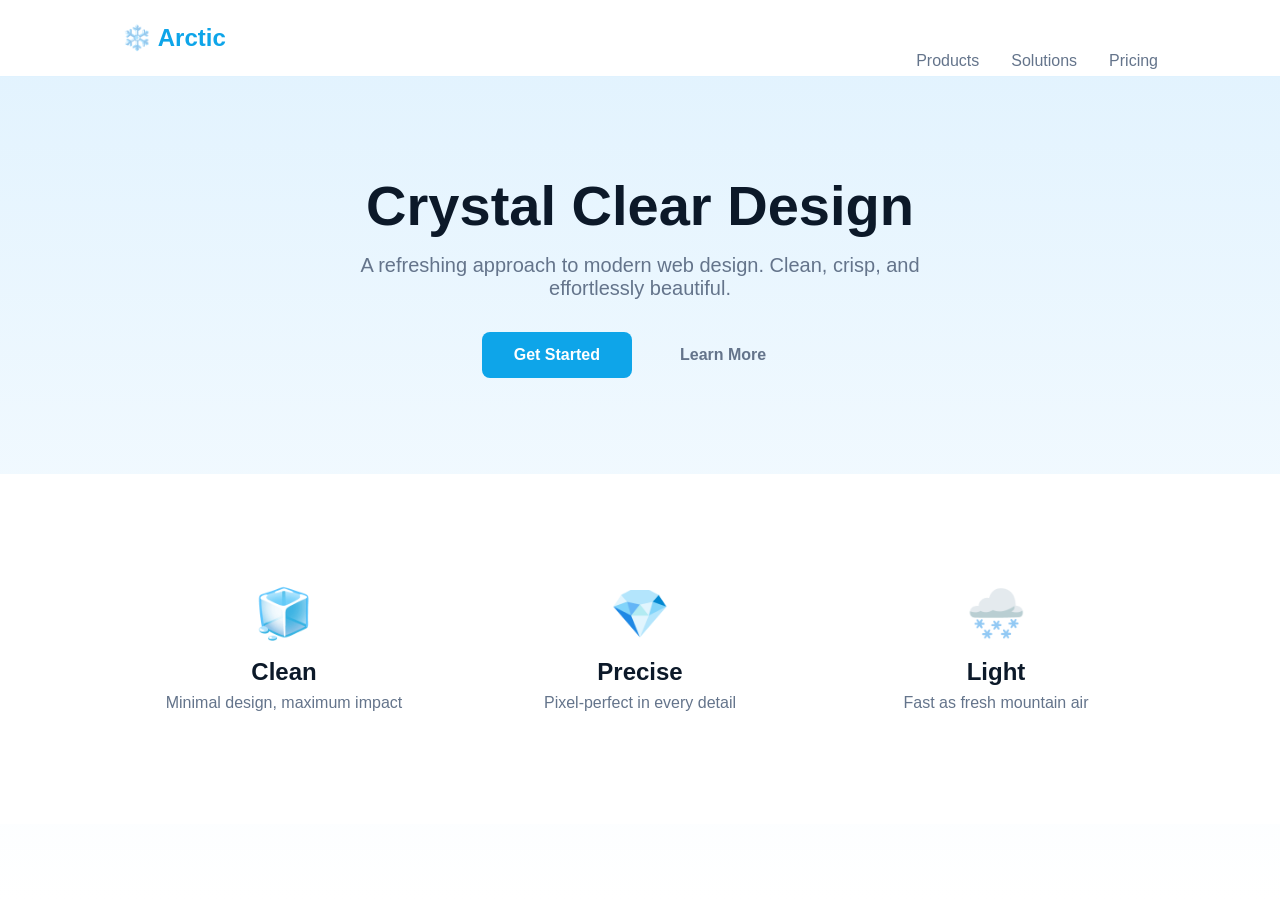
==== arctic/index.html @ 3f06ffe1 "Add 7 beautiful themes: nebula, forest, ember, arctic, slate, sakura, cyber" ====
<!DOCTYPE html>
<html lang="en">
<head>
  <meta charset="UTF-8">
  <meta name="viewport" content="width=device-width, initial-scale=1.0">
  <title>Arctic — Cool & Crisp</title>
  <link rel="stylesheet" href="css/styles.css">
</head>
<body>
  <nav class="nav">
    <div class="container">
      <div class="logo">❄️ Arctic</div>
      <div class="nav-links">
        <a href="#">Products</a>
        <a href="#">Solutions</a>
        <a href="#">Pricing</a>
      </div>
    </div>
  </nav>

  <main>
    <section class="hero">
      <div class="container">
        <h1>Crystal Clear Design</h1>
        <p>A refreshing approach to modern web design. Clean, crisp, and effortlessly beautiful.</p>
        <div class="hero-btns">
          <button class="btn btn-primary">Get Started</button>
          <button class="btn btn-ghost">Learn More</button>
        </div>
      </div>
    </section>

    <section class="features">
      <div class="container">
        <div class="feature-grid">
          <div class="feature">
            <div class="feature-icon">🧊</div>
            <h3>Clean</h3>
            <p>Minimal design, maximum impact</p>
          </div>
          <div class="feature">
            <div class="feature-icon">💎</div>
            <h3>Precise</h3>
            <p>Pixel-perfect in every detail</p>
          </div>
          <div class="feature">
            <div class="feature-icon">🌨️</div>
            <h3>Light</h3>
            <p>Fast as fresh mountain air</p>
          </div>
        </div>
      </div>
    </section>
  </main>
</body>
</html>
---- arctic/css/styles.css ----
/* Arctic — Cool Blues & Whites */

:root {
  --arctic-dark: #0c1929;
  --arctic-base: #153558;
  --arctic-light: #1e4a7a;
  --ice: #e0f2fe;
  --blue: #0ea5e9;
  --cyan: #06b6d4;
  --white: #ffffff;
  --text: #0c1929;
  --text-light: #64748b;
}

* { margin: 0; padding: 0; box-sizing: border-box; }

body {
  font-family: -apple-system, BlinkMacSystemFont, 'Segoe UI', Roboto, sans-serif;
  background: linear-gradient(180deg, var(--ice), var(--white));
  color: var(--text);
  min-height: 100vh;
}

.container { max-width: 1100px; margin: 0 auto; padding: 0 2rem; }

.nav {
  padding: 1.5rem 0;
  background: var(--white);
  border-bottom: 1px solid var(--ice);
}

.logo {
  font-size: 1.5rem;
  font-weight: 700;
  color: var(--blue);
}

.nav-links {
  display: flex;
  gap: 2rem;
  float: right;
}

.nav-links a {
  color: var(--text-light);
  text-decoration: none;
  font-weight: 500;
}

.nav-links a:hover { color: var(--blue); }

.hero {
  padding: 6rem 0;
  text-align: center;
}

.hero h1 {
  font-size: 3.5rem;
  font-weight: 800;
  color: var(--arctic-dark);
  margin-bottom: 1rem;
}

.hero p {
  font-size: 1.25rem;
  color: var(--text-light);
  max-width: 600px;
  margin: 0 auto 2rem;
}

.hero-btns {
  display: flex;
  gap: 1rem;
  justify-content: center;
}

.btn {
  padding: 0.875rem 2rem;
  border-radius: 8px;
  font-weight: 600;
  cursor: pointer;
  transition: all 0.2s;
  border: none;
  font-size: 1rem;
}

.btn-primary {
  background: var(--blue);
  color: white;
}

.btn-primary:hover {
  background: var(--arctic-base);
  transform: translateY(-2px);
}

.btn-ghost {
  background: transparent;
  color: var(--text-light);
}

.btn-ghost:hover {
  color: var(--text);
}

.features {
  padding: 5rem 0;
  background: var(--white);
}

.feature-grid {
  display: grid;
  grid-template-columns: repeat(auto-fit, minmax(280px, 1fr));
  gap: 2rem;
}

.feature {
  text-align: center;
  padding: 2rem;
}

.feature-icon {
  font-size: 3rem;
  margin-bottom: 1rem;
}

.feature h3 {
  font-size: 1.5rem;
  margin-bottom: 0.5rem;
}

.feature p {
  color: var(--text-light);
}
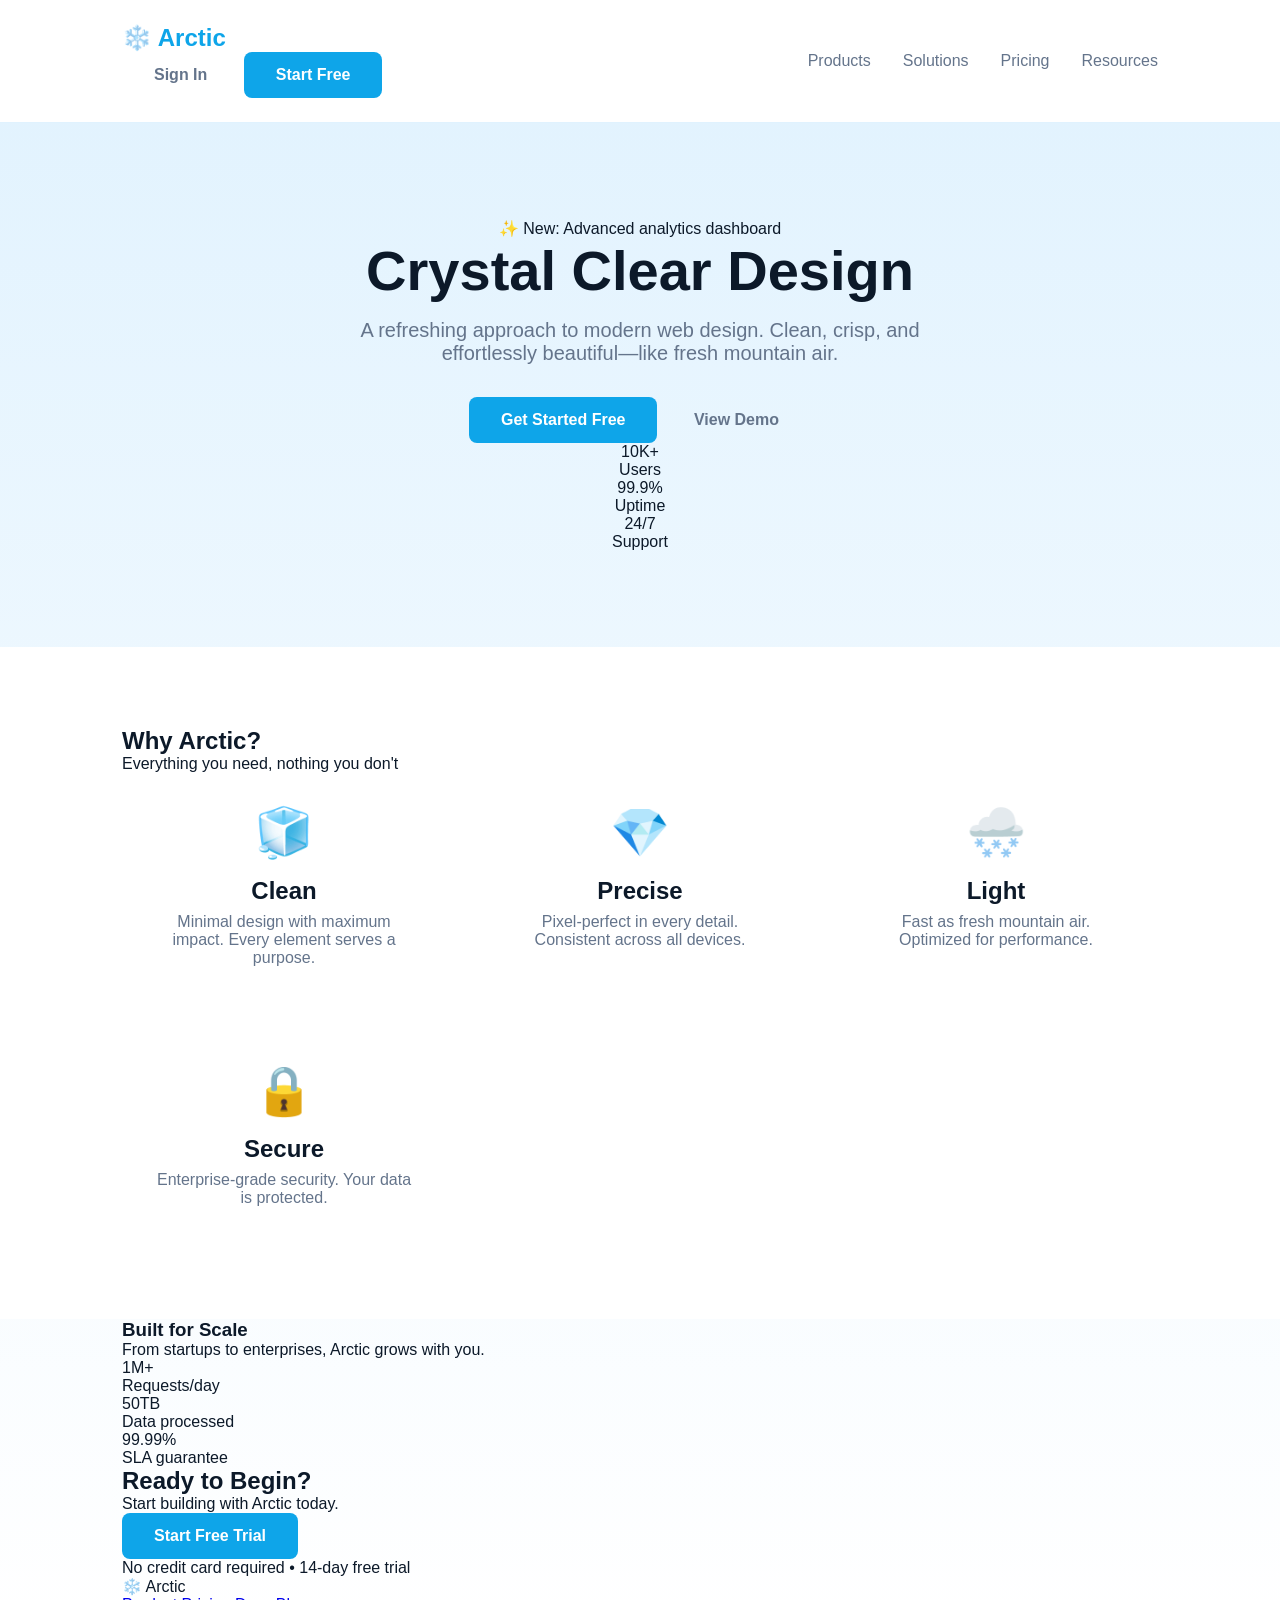
==== commit bea52bf3: "Complete enhancement pass: all 9 themes now have rich content, proper structure, CTAs, and polished " ====
--- a/arctic/index.html
+++ b/arctic/index.html
@@ -3,54 +3,143 @@
 <head>
   <meta charset="UTF-8">
   <meta name="viewport" content="width=device-width, initial-scale=1.0">
-  <title>Arctic — Cool & Crisp</title>
+  <title>Arctic — Crystal Clear Design</title>
   <link rel="stylesheet" href="css/styles.css">
 </head>
 <body>
   <nav class="nav">
-    <div class="container">
-      <div class="logo">❄️ Arctic</div>
+    <div class="container nav-content">
+      <div class="logo">
+        <span>❄️</span>
+        <span>Arctic</span>
+      </div>
       <div class="nav-links">
-        <a href="#">Products</a>
+        <a href="#" class="active">Products</a>
         <a href="#">Solutions</a>
         <a href="#">Pricing</a>
+        <a href="#">Resources</a>
+      </div>
+      <div class="nav-actions">
+        <button class="btn btn-ghost">Sign In</button>
+        <button class="btn btn-primary">Start Free</button>
       </div>
     </div>
   </nav>
 
   <main>
+    <!-- Hero -->
     <section class="hero">
       <div class="container">
+        <div class="hero-badge">
+          <span>✨</span>
+          <span>New: Advanced analytics dashboard</span>
+        </div>
         <h1>Crystal Clear Design</h1>
-        <p>A refreshing approach to modern web design. Clean, crisp, and effortlessly beautiful.</p>
-        <div class="hero-btns">
-          <button class="btn btn-primary">Get Started</button>
-          <button class="btn btn-ghost">Learn More</button>
+        <p>A refreshing approach to modern web design. Clean, crisp, and effortlessly beautiful—like fresh mountain air.</p>
+        <div class="hero-actions">
+          <button class="btn btn-primary btn-lg">Get Started Free</button>
+          <button class="btn btn-ghost btn-lg">View Demo</button>
+        </div>
+        <div class="hero-trust">
+          <div class="trust-item">
+            <div class="trust-num">10K+</div>
+            <div class="trust-label">Users</div>
+          </div>
+          <div class="trust-item">
+            <div class="trust-num">99.9%</div>
+            <div class="trust-label">Uptime</div>
+          </div>
+          <div class="trust-item">
+            <div class="trust-num">24/7</div>
+            <div class="trust-label">Support</div>
+          </div>
         </div>
       </div>
     </section>
 
+    <!-- Features -->
     <section class="features">
       <div class="container">
+        <div class="section-header">
+          <h2>Why Arctic?</h2>
+          <p>Everything you need, nothing you don't</p>
+        </div>
         <div class="feature-grid">
           <div class="feature">
             <div class="feature-icon">🧊</div>
             <h3>Clean</h3>
-            <p>Minimal design, maximum impact</p>
+            <p>Minimal design with maximum impact. Every element serves a purpose.</p>
           </div>
           <div class="feature">
             <div class="feature-icon">💎</div>
             <h3>Precise</h3>
-            <p>Pixel-perfect in every detail</p>
+            <p>Pixel-perfect in every detail. Consistent across all devices.</p>
           </div>
           <div class="feature">
             <div class="feature-icon">🌨️</div>
             <h3>Light</h3>
-            <p>Fast as fresh mountain air</p>
+            <p>Fast as fresh mountain air. Optimized for performance.</p>
+          </div>
+          <div class="feature">
+            <div class="feature-icon">🔒</div>
+            <h3>Secure</h3>
+            <p>Enterprise-grade security. Your data is protected.</p>
           </div>
         </div>
       </div>
     </section>
+
+    <!-- Stats -->
+    <section class="stats-section">
+      <div class="container">
+        <div class="stat-card">
+          <h3>Built for Scale</h3>
+          <p>From startups to enterprises, Arctic grows with you.</p>
+          <div class="stat-highlights">
+            <div class="stat-highlight">
+              <div class="stat-num">1M+</div>
+              <div class="stat-label">Requests/day</div>
+            </div>
+            <div class="stat-highlight">
+              <div class="stat-num">50TB</div>
+              <div class="stat-label">Data processed</div>
+            </div>
+            <div class="stat-highlight">
+              <div class="stat-num">99.99%</div>
+              <div class="stat-label">SLA guarantee</div>
+            </div>
+          </div>
+        </div>
+      </div>
+    </section>
+
+    <!-- CTA -->
+    <section class="cta">
+      <div class="container">
+        <h2>Ready to Begin?</h2>
+        <p>Start building with Arctic today.</p>
+        <button class="btn btn-primary btn-lg">Start Free Trial</button>
+        <p class="cta-note">No credit card required • 14-day free trial</p>
+      </div>
+    </section>
   </main>
+
+  <footer>
+    <div class="container">
+      <div class="footer-content">
+        <div class="footer-brand">
+          <span>❄️</span>
+          <span>Arctic</span>
+        </div>
+        <div class="footer-links">
+          <a href="#">Product</a>
+          <a href="#">Pricing</a>
+          <a href="#">Docs</a>
+          <a href="#">Blog</a>
+        </div>
+        <p class="copyright">© 2026 Arctic. Cool by design.</p>
+      </div>
+    </div>
+  </footer>
 </body>
 </html>
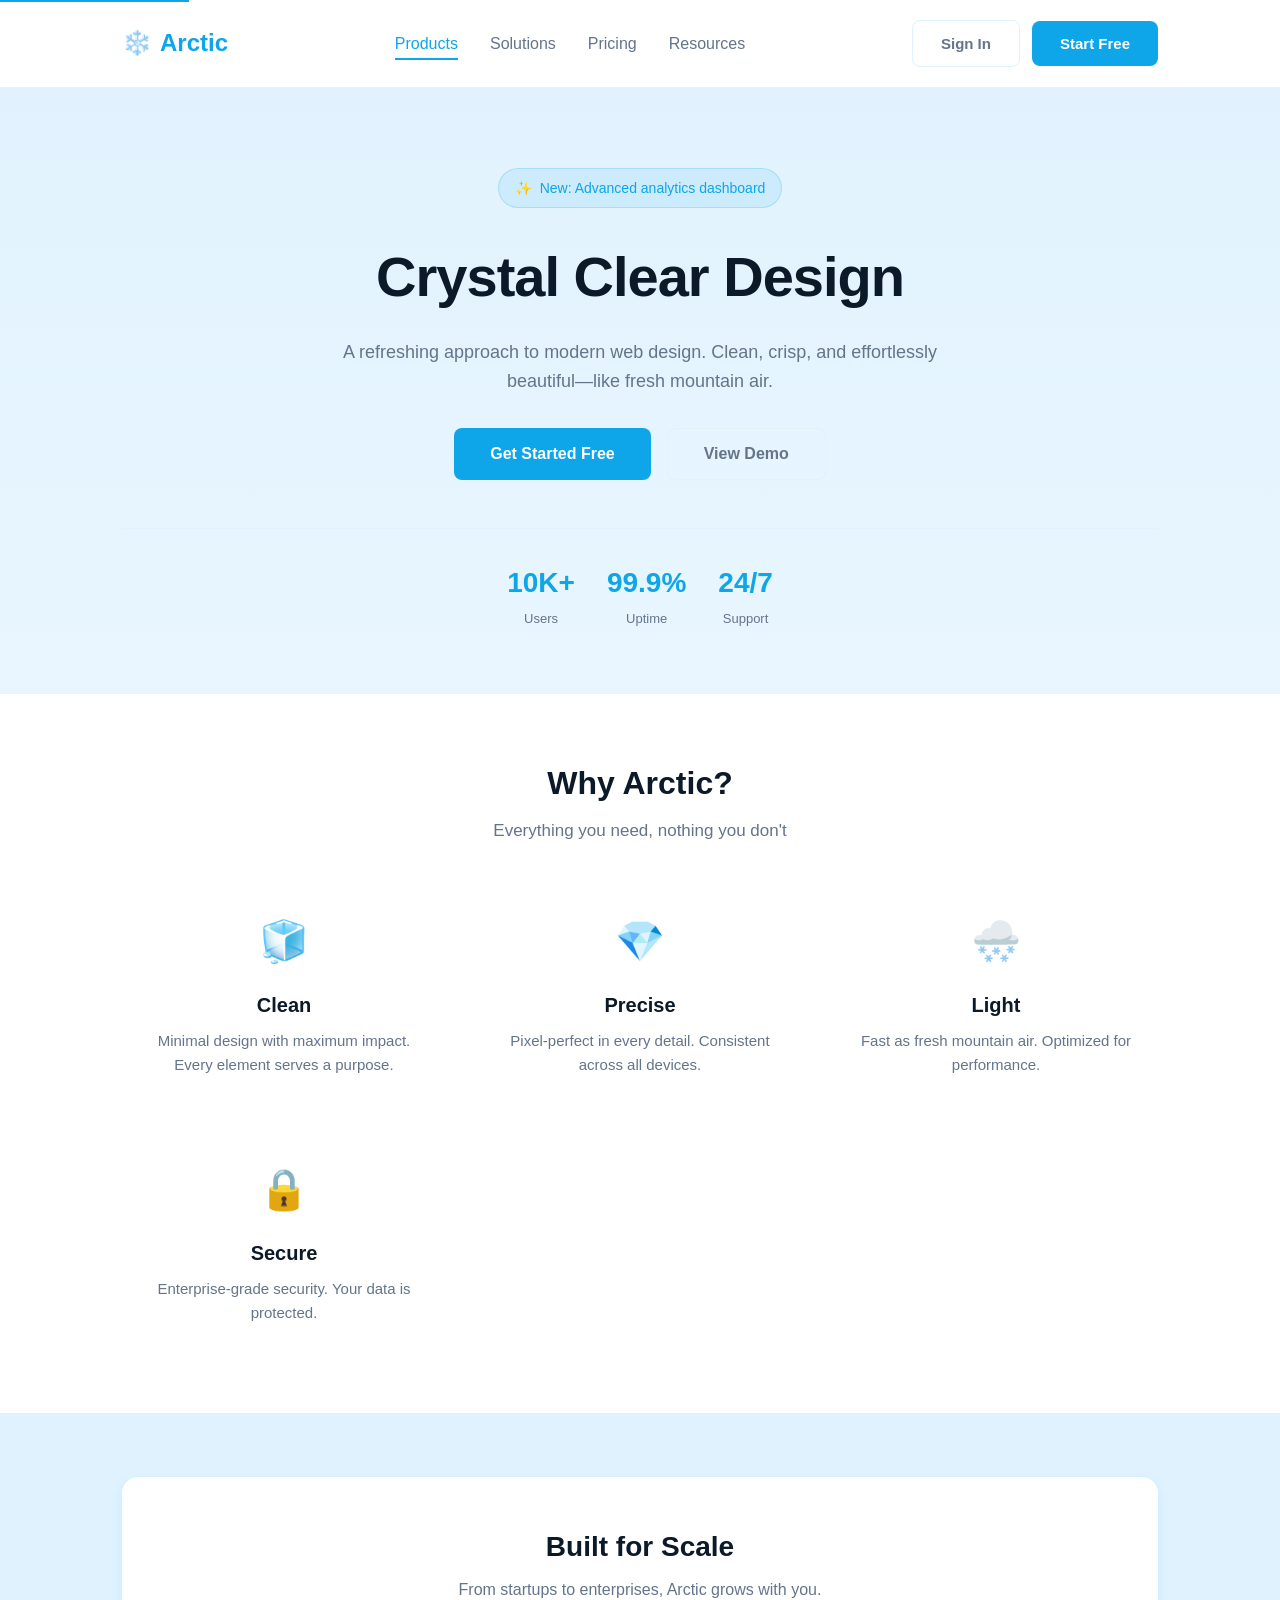
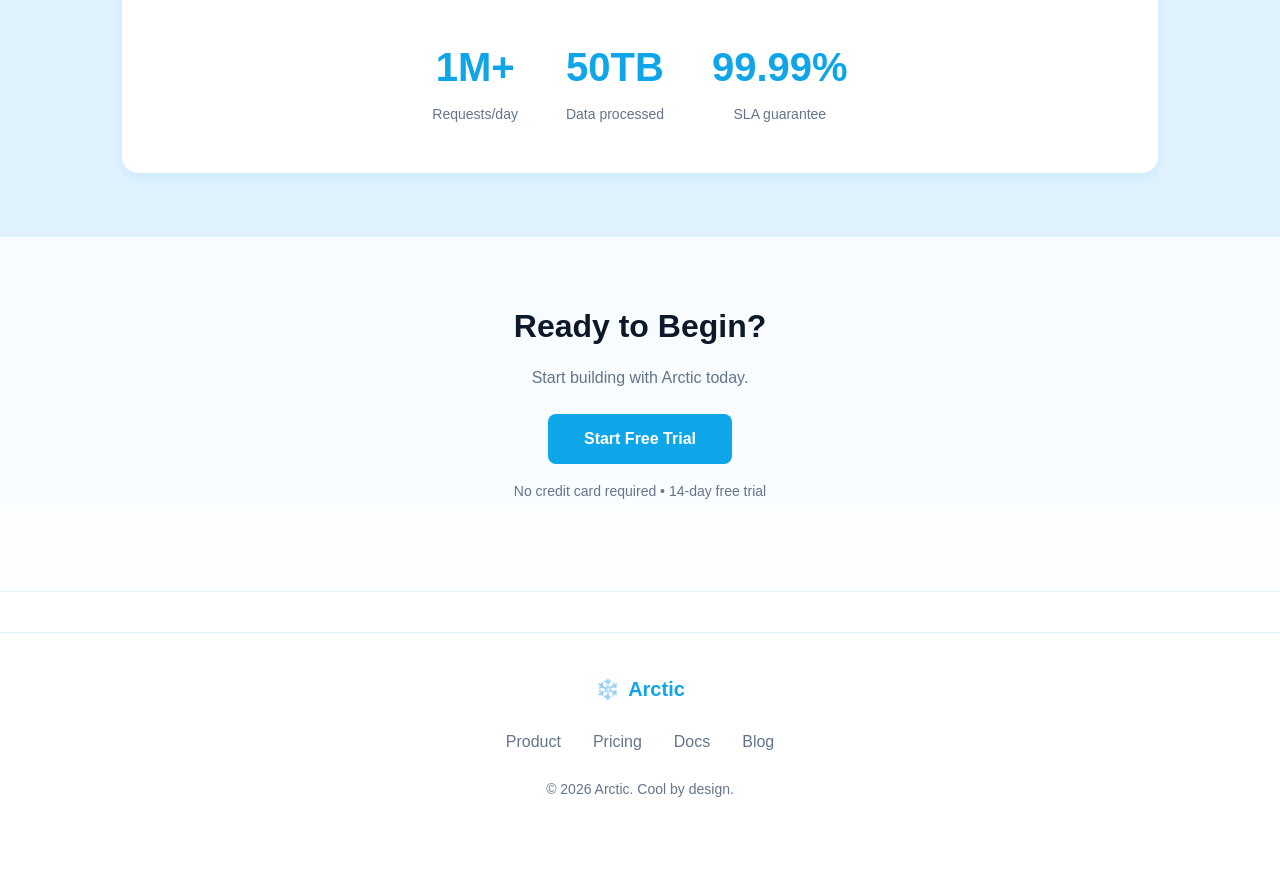
==== commit 8d4ae679: "Improve themes: accessibility, responsive design, visual fixes - Add skip links and focus states for" ====
--- a/arctic/index.html
+++ b/arctic/index.html
@@ -7,6 +7,8 @@
   <link rel="stylesheet" href="css/styles.css">
 </head>
 <body>
+  <a href="#main" class="skip-link">Skip to main content</a>
+  
   <nav class="nav">
     <div class="container nav-content">
       <div class="logo">
@@ -26,7 +28,7 @@
     </div>
   </nav>
 
-  <main>
+  <main id="main">
     <!-- Hero -->
     <section class="hero">
       <div class="container">
@@ -125,6 +127,8 @@
   </main>
 
   <footer>
+
+  <footer>
     <div class="container">
       <div class="footer-content">
         <div class="footer-brand">
--- a/arctic/css/styles.css
+++ b/arctic/css/styles.css
@@ -1,35 +1,80 @@
-/* Arctic — Cool Blues & Whites */
+/* Arctic — Cool & Crisp Theme */
 
 :root {
+  /* Core Colors */
   --arctic-dark: #0c1929;
   --arctic-base: #153558;
   --arctic-light: #1e4a7a;
   --ice: #e0f2fe;
   --blue: #0ea5e9;
+  --blue-light: #38bdf8;
   --cyan: #06b6d4;
   --white: #ffffff;
   --text: #0c1929;
   --text-light: #64748b;
+  --shadow: 0 4px 12px rgba(14, 165, 233, 0.1);
+  
+  /* Additional Semantic Colors */
+  --success: #10b981;
+  --warning: #f59e0b;
+  --error: #ef4444;
+  
+  /* Spacing */
+  --radius-sm: 6px;
+  --radius-md: 10px;
+  --radius-lg: 14px;
+  --radius-full: 9999px;
 }
 
 * { margin: 0; padding: 0; box-sizing: border-box; }
 
+/* Skip Link for Accessibility */
+.skip-link {
+  position: absolute;
+  top: -40px;
+  left: 0;
+  background: var(--blue);
+  color: white;
+  padding: 0.5rem 1rem;
+  z-index: 1000;
+  text-decoration: none;
+  font-weight: 600;
+}
+
+.skip-link:focus {
+  top: 0;
+}
+
 body {
-  font-family: -apple-system, BlinkMacSystemFont, 'Segoe UI', Roboto, sans-serif;
+  font-family: -apple-system, BlinkMacSystemFont, 'Inter', sans-serif;
   background: linear-gradient(180deg, var(--ice), var(--white));
   color: var(--text);
   min-height: 100vh;
+  line-height: 1.6;
 }
 
 .container { max-width: 1100px; margin: 0 auto; padding: 0 2rem; }
 
+/* Nav */
 .nav {
-  padding: 1.5rem 0;
+  padding: 1.25rem 0;
   background: var(--white);
   border-bottom: 1px solid var(--ice);
+  position: sticky;
+  top: 0;
+  z-index: 100;
+}
+
+.nav-content {
+  display: flex;
+  justify-content: space-between;
+  align-items: center;
 }
 
 .logo {
+  display: flex;
+  align-items: center;
+  gap: 0.5rem;
   font-size: 1.5rem;
   font-weight: 700;
   color: var(--blue);
@@ -38,20 +83,77 @@
 .nav-links {
   display: flex;
   gap: 2rem;
-  float: right;
+  align-items: center;
 }
 
 .nav-links a {
   color: var(--text-light);
   text-decoration: none;
   font-weight: 500;
-}
-
-.nav-links a:hover { color: var(--blue); }
-
+  transition: color 0.2s;
+  position: relative;
+}
+
+.nav-links a::after {
+  content: '';
+  position: absolute;
+  bottom: -4px;
+  left: 0;
+  width: 0;
+  height: 2px;
+  background: var(--blue);
+  transition: width 0.2s;
+}
+
+.nav-links a:hover,
+.nav-links a.active {
+  color: var(--blue);
+}
+
+.nav-links a:hover::after,
+.nav-links a.active::after {
+  width: 100%;
+}
+
+.nav-links a:focus-visible {
+  outline: 2px solid var(--blue);
+  outline-offset: 4px;
+  border-radius: 2px;
+}
+
+/* Mobile Menu Toggle */
+.menu-toggle {
+  display: none;
+  background: none;
+  border: none;
+  font-size: 1.5rem;
+  cursor: pointer;
+  color: var(--text);
+}
+
+.nav-actions {
+  display: flex;
+  gap: 0.75rem;
+  align-items: center;
+}
+
+/* Hero */
 .hero {
-  padding: 6rem 0;
-  text-align: center;
+  padding: 5rem 0 4rem;
+  text-align: center;
+}
+
+.hero-badge {
+  display: inline-flex;
+  align-items: center;
+  gap: 0.5rem;
+  padding: 0.5rem 1rem;
+  background: rgba(14, 165, 233, 0.1);
+  border: 1px solid rgba(14, 165, 233, 0.2);
+  border-radius: 9999px;
+  font-size: 0.875rem;
+  color: var(--blue);
+  margin-bottom: 1.5rem;
 }
 
 .hero h1 {
@@ -59,30 +161,65 @@
   font-weight: 800;
   color: var(--arctic-dark);
   margin-bottom: 1rem;
+  letter-spacing: -1px;
 }
 
 .hero p {
-  font-size: 1.25rem;
+  font-size: 1.125rem;
   color: var(--text-light);
   max-width: 600px;
   margin: 0 auto 2rem;
 }
 
-.hero-btns {
+.hero-actions {
   display: flex;
   gap: 1rem;
   justify-content: center;
-}
-
+  margin-bottom: 3rem;
+  flex-wrap: wrap;
+}
+
+.hero-trust {
+  display: flex;
+  gap: 2rem;
+  justify-content: center;
+  padding-top: 2rem;
+  border-top: 1px solid var(--ice);
+}
+
+.trust-item {
+  text-align: center;
+}
+
+.trust-num {
+  font-size: 1.75rem;
+  font-weight: 700;
+  color: var(--blue);
+}
+
+.trust-label {
+  font-size: 0.8125rem;
+  color: var(--text-light);
+  margin-top: 0.25rem;
+}
+
+/* Buttons */
 .btn {
-  padding: 0.875rem 2rem;
+  padding: 0.875rem 1.75rem;
   border-radius: 8px;
   font-weight: 600;
   cursor: pointer;
   transition: all 0.2s;
   border: none;
-  font-size: 1rem;
-}
+  font-size: 0.9375rem;
+  text-decoration: none;
+  display: inline-block;
+}
+
+.btn:disabled { opacity: 0.5; cursor: not-allowed; }
+
+.btn-sm { padding: 0.625rem 1.25rem; font-size: 0.875rem; }
+.btn-lg { padding: 1rem 2.25rem; font-size: 1rem; }
 
 .btn-primary {
   background: var(--blue);
@@ -90,45 +227,268 @@
 }
 
 .btn-primary:hover {
-  background: var(--arctic-base);
-  transform: translateY(-2px);
+  background: #0284c7;
+  transform: translateY(-1px);
+  box-shadow: 0 4px 12px rgba(14, 165, 233, 0.3);
+}
+
+.btn-primary:active {
+  transform: translateY(0);
 }
 
 .btn-ghost {
   background: transparent;
   color: var(--text-light);
+  border: 1.5px solid var(--ice);
 }
 
 .btn-ghost:hover {
   color: var(--text);
-}
-
+  border-color: var(--blue);
+  background: rgba(14, 165, 233, 0.05);
+}
+
+/* Section Header */
+.section-header {
+  text-align: center;
+  margin-bottom: 2.5rem;
+}
+
+.section-header h2 {
+  font-size: 2rem;
+  color: var(--arctic-dark);
+  margin-bottom: 0.5rem;
+}
+
+.section-header p {
+  color: var(--text-light);
+  font-size: 1.0625rem;
+}
+
+/* Features */
 .features {
-  padding: 5rem 0;
+  padding: 4rem 0;
   background: var(--white);
 }
 
 .feature-grid {
   display: grid;
-  grid-template-columns: repeat(auto-fit, minmax(280px, 1fr));
+  grid-template-columns: repeat(auto-fit, minmax(240px, 1fr));
   gap: 2rem;
 }
 
 .feature {
   text-align: center;
-  padding: 2rem;
+  padding: 1.5rem;
 }
 
 .feature-icon {
-  font-size: 3rem;
+  font-size: 2.5rem;
   margin-bottom: 1rem;
 }
 
 .feature h3 {
-  font-size: 1.5rem;
+  font-size: 1.25rem;
   margin-bottom: 0.5rem;
+  color: var(--arctic-dark);
 }
 
 .feature p {
   color: var(--text-light);
-}
+  font-size: 0.9375rem;
+}
+
+/* Stats Section */
+.stats-section {
+  padding: 4rem 0;
+  background: var(--ice);
+}
+
+.stat-card {
+  background: var(--white);
+  padding: 3rem;
+  border-radius: 1rem;
+  text-align: center;
+  box-shadow: var(--shadow);
+}
+
+.stat-card h3 {
+  font-size: 1.75rem;
+  margin-bottom: 0.5rem;
+}
+
+.stat-card > p {
+  color: var(--text-light);
+  margin-bottom: 2rem;
+}
+
+.stat-highlights {
+  display: flex;
+  gap: 3rem;
+  justify-content: center;
+  flex-wrap: wrap;
+}
+
+.stat-num {
+  font-size: 2.5rem;
+  font-weight: 700;
+  color: var(--blue);
+}
+
+.stat-label {
+  font-size: 0.875rem;
+  color: var(--text-light);
+  margin-top: 0.25rem;
+}
+
+/* CTA */
+.cta {
+  padding: 4rem 0;
+  text-align: center;
+}
+
+.cta h2 {
+  font-size: 2rem;
+  margin-bottom: 0.75rem;
+}
+
+.cta p {
+  color: var(--text-light);
+  margin-bottom: 1.5rem;
+}
+
+.cta-note {
+  font-size: 0.875rem;
+  color: var(--text-light);
+  margin-top: 1rem;
+}
+
+/* Footer */
+footer {
+  padding: 2.5rem 0;
+  border-top: 1px solid var(--ice);
+  background: var(--white);
+}
+
+.footer-content {
+  display: flex;
+  flex-direction: column;
+  align-items: center;
+  gap: 1.5rem;
+}
+
+.footer-brand {
+  display: flex;
+  align-items: center;
+  gap: 0.5rem;
+  font-size: 1.25rem;
+  font-weight: 700;
+  color: var(--blue);
+}
+
+.footer-links {
+  display: flex;
+  gap: 2rem;
+}
+
+.footer-links a {
+  color: var(--text-light);
+  text-decoration: none;
+  transition: color 0.2s;
+}
+
+.footer-links a:hover {
+  color: var(--blue);
+}
+
+.copyright {
+  color: var(--text-light);
+  font-size: 0.875rem;
+}
+
+/* Focus States for Accessibility */
+.btn:focus-visible,
+.nav-links a:focus-visible {
+  outline: 2px solid var(--blue);
+  outline-offset: 2px;
+}
+
+/* Scrollbar */
+::-webkit-scrollbar {
+  width: 8px;
+  height: 8px;
+}
+
+::-webkit-scrollbar-track {
+  background: var(--ice);
+}
+
+::-webkit-scrollbar-thumb {
+  background: var(--blue-light);
+  border-radius: 4px;
+}
+
+::-webkit-scrollbar-thumb:hover {
+  background: var(--blue);
+}
+
+/* Selection */
+::selection {
+  background: var(--blue);
+  color: white;
+}
+
+/* Reduced Motion */
+@media (prefers-reduced-motion: reduce) {
+  *,
+  *::before,
+  *::after {
+    animation-duration: 0.01ms !important;
+    animation-iteration-count: 1 !important;
+    transition-duration: 0.01ms !important;
+  }
+}
+
+/* Responsive */
+@media (max-width: 1024px) {
+  .container { max-width: 900px; }
+  .hero h1 { font-size: 3rem; }
+  .feature-grid { grid-template-columns: repeat(2, 1fr); }
+}
+
+@media (max-width: 768px) {
+  .hero h1 { font-size: 2.25rem; letter-spacing: -0.5px; }
+  .hero p { font-size: 1rem; }
+  .hero-trust { gap: 1.5rem; flex-wrap: wrap; }
+  .stat-highlights { gap: 1.5rem; flex-wrap: wrap; }
+  .container { padding: 0 1.25rem; }
+  
+  .nav { padding: 1rem 0; }
+  .nav-content { gap: 1rem; }
+  .nav-links { display: none; }
+  .menu-toggle { display: block; }
+  
+  .nav.mobile-open .nav-links {
+    display: flex;
+    flex-direction: column;
+    position: absolute;
+    top: 100%;
+    left: 0;
+    right: 0;
+    background: var(--white);
+    padding: 1rem;
+    gap: 0.5rem;
+    border-bottom: 1px solid var(--ice);
+  }
+  
+  .feature-grid { grid-template-columns: 1fr; }
+  .section-header h2 { font-size: 1.75rem; }
+}
+
+@media (max-width: 480px) {
+  .hero { padding: 3rem 0 2rem; }
+  .hero h1 { font-size: 1.875rem; }
+  .hero-actions { flex-direction: column; align-items: stretch; }
+  .hero-actions .btn { width: 100%; justify-content: center; }
+  .trust-item { min-width: 80px; }
+}
